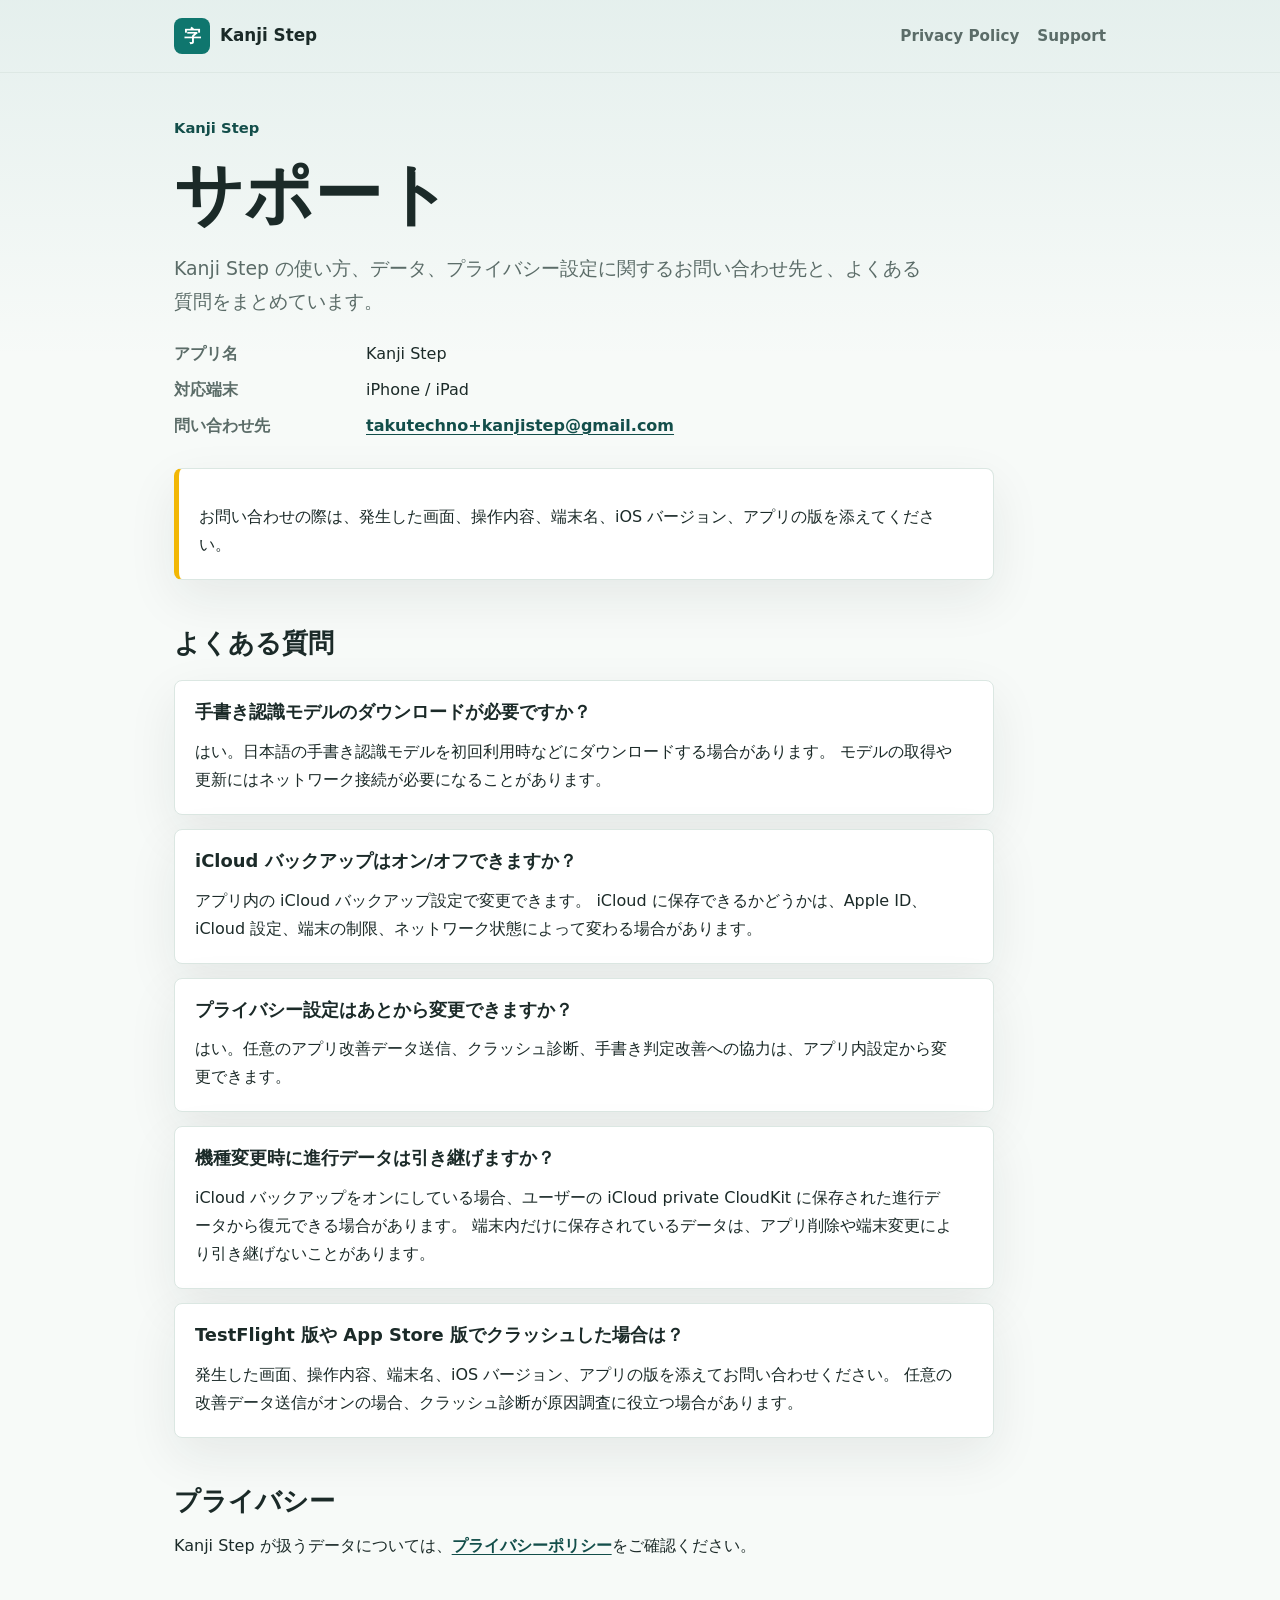
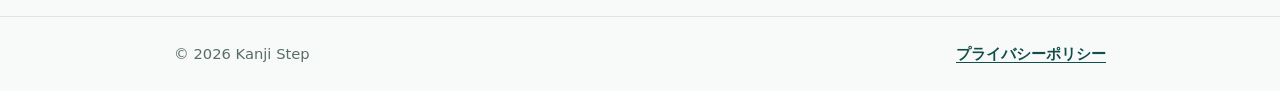
==== apps/kanji-step/support/index.html @ b07ad015 "Create public app support site" ====
<!doctype html>
<html lang="ja">
  <head>
    <meta charset="utf-8">
    <meta name="viewport" content="width=device-width, initial-scale=1">
    <title>サポート | Kanji Step</title>
    <meta name="description" content="Kanji Step のサポートページです。">
    <link rel="canonical" href="https://takutechno.github.io/apps/kanji-step/support/">
    <link rel="stylesheet" href="../../../assets/styles.css">
  </head>
  <body>
    <header class="site-header">
      <nav class="nav" aria-label="主要ナビゲーション">
        <a class="brand" href="../" aria-label="Kanji Step ホーム">
          <span class="brand-mark" aria-hidden="true">字</span>
          <span>Kanji Step</span>
        </a>
        <div class="nav-links">
          <a href="../privacy/">Privacy Policy</a>
          <a href="./">Support</a>
        </div>
      </nav>
    </header>

    <main class="content">
      <article class="content-main">
        <p class="eyebrow">Kanji Step</p>
        <h1>サポート</h1>
        <p class="lead">
          Kanji Step の使い方、データ、プライバシー設定に関するお問い合わせ先と、よくある質問をまとめています。
        </p>

        <dl class="meta-list">
          <dt>アプリ名</dt>
          <dd>Kanji Step</dd>
          <dt>対応端末</dt>
          <dd>iPhone / iPad</dd>
          <dt>問い合わせ先</dt>
          <dd><a href="mailto:takutechno+kanjistep@gmail.com">takutechno+kanjistep@gmail.com</a></dd>
        </dl>

        <div class="notice">
          <p>
            お問い合わせの際は、発生した画面、操作内容、端末名、iOS バージョン、アプリの版を添えてください。
          </p>
        </div>

        <h2>よくある質問</h2>
        <div class="faq-list">
          <section class="faq-item">
            <h3>手書き認識モデルのダウンロードが必要ですか？</h3>
            <p>
              はい。日本語の手書き認識モデルを初回利用時などにダウンロードする場合があります。
              モデルの取得や更新にはネットワーク接続が必要になることがあります。
            </p>
          </section>

          <section class="faq-item">
            <h3>iCloud バックアップはオン/オフできますか？</h3>
            <p>
              アプリ内の iCloud バックアップ設定で変更できます。
              iCloud に保存できるかどうかは、Apple ID、iCloud 設定、端末の制限、ネットワーク状態によって変わる場合があります。
            </p>
          </section>

          <section class="faq-item">
            <h3>プライバシー設定はあとから変更できますか？</h3>
            <p>
              はい。任意のアプリ改善データ送信、クラッシュ診断、手書き判定改善への協力は、アプリ内設定から変更できます。
            </p>
          </section>

          <section class="faq-item">
            <h3>機種変更時に進行データは引き継げますか？</h3>
            <p>
              iCloud バックアップをオンにしている場合、ユーザーの iCloud private CloudKit に保存された進行データから復元できる場合があります。
              端末内だけに保存されているデータは、アプリ削除や端末変更により引き継げないことがあります。
            </p>
          </section>

          <section class="faq-item">
            <h3>TestFlight 版や App Store 版でクラッシュした場合は？</h3>
            <p>
              発生した画面、操作内容、端末名、iOS バージョン、アプリの版を添えてお問い合わせください。
              任意の改善データ送信がオンの場合、クラッシュ診断が原因調査に役立つ場合があります。
            </p>
          </section>
        </div>

        <h2>プライバシー</h2>
        <p>
          Kanji Step が扱うデータについては、<a href="../privacy/">プライバシーポリシー</a>をご確認ください。
        </p>
      </article>
    </main>

    <footer class="site-footer">
      <div class="footer-inner">
        <span>&copy; 2026 Kanji Step</span>
        <a href="../privacy/">プライバシーポリシー</a>
      </div>
    </footer>
  </body>
</html>
---- assets/styles.css ----
:root {
  color-scheme: light;
  --bg: #f7faf8;
  --surface: #ffffff;
  --text: #1b2a28;
  --muted: #5b6c68;
  --line: #dbe7e2;
  --brand: #0f766e;
  --brand-dark: #134e4a;
  --accent: #f2b705;
  --shadow: 0 18px 50px rgba(27, 42, 40, 0.08);
}

* {
  box-sizing: border-box;
}

html {
  background: var(--bg);
  font-family:
    system-ui,
    -apple-system,
    BlinkMacSystemFont,
    "Hiragino Sans",
    "Yu Gothic",
    sans-serif;
  line-height: 1.75;
}

body {
  margin: 0;
  color: var(--text);
  background:
    linear-gradient(180deg, rgba(15, 118, 110, 0.08), rgba(247, 250, 248, 0) 360px),
    var(--bg);
}

a {
  color: var(--brand-dark);
  font-weight: 700;
  text-decoration-thickness: 0.08em;
  text-underline-offset: 0.18em;
}

a:hover {
  color: var(--brand);
}

.site-header {
  border-bottom: 1px solid rgba(219, 231, 226, 0.8);
}

.nav {
  display: flex;
  align-items: center;
  justify-content: space-between;
  gap: 20px;
  max-width: 980px;
  margin: 0 auto;
  padding: 18px 24px;
}

.brand {
  display: inline-flex;
  align-items: center;
  gap: 10px;
  color: var(--text);
  font-size: 1.05rem;
  font-weight: 800;
  text-decoration: none;
}

.brand-mark {
  display: grid;
  place-items: center;
  width: 36px;
  height: 36px;
  border-radius: 8px;
  color: #ffffff;
  background: var(--brand);
  font-weight: 900;
  line-height: 1;
}

.nav-links {
  display: flex;
  flex-wrap: wrap;
  justify-content: flex-end;
  gap: 14px 18px;
}

.nav-links a {
  color: var(--muted);
  font-size: 0.95rem;
  font-weight: 700;
  text-decoration: none;
}

.nav-links a:hover {
  color: var(--brand-dark);
}

.hero,
.content {
  max-width: 980px;
  margin: 0 auto;
  padding: 56px 24px;
}

.hero {
  display: grid;
  gap: 28px;
  min-height: 58vh;
  align-content: center;
}

.eyebrow {
  margin: 0 0 10px;
  color: var(--brand-dark);
  font-size: 0.92rem;
  font-weight: 800;
}

h1,
h2,
h3 {
  margin: 0;
  color: var(--text);
  line-height: 1.28;
}

h1 {
  max-width: 760px;
  font-size: 4.25rem;
  letter-spacing: 0;
}

h2 {
  margin-top: 42px;
  padding-top: 4px;
  font-size: 1.65rem;
}

h3 {
  margin-top: 28px;
  font-size: 1.12rem;
}

p {
  max-width: 760px;
  margin: 14px 0 0;
}

.lead {
  color: var(--muted);
  font-size: 1.18rem;
}

.actions {
  display: flex;
  flex-wrap: wrap;
  gap: 12px;
  margin-top: 14px;
}

.button {
  display: inline-flex;
  align-items: center;
  justify-content: center;
  min-height: 48px;
  padding: 12px 18px;
  border: 1px solid var(--brand);
  border-radius: 8px;
  color: #ffffff;
  background: var(--brand);
  font-weight: 800;
  text-decoration: none;
}

.button.secondary {
  color: var(--brand-dark);
  background: transparent;
}

.summary-grid {
  display: grid;
  grid-template-columns: repeat(3, minmax(0, 1fr));
  gap: 16px;
  margin-top: 26px;
}

.summary-card,
.notice,
.faq-item {
  border: 1px solid var(--line);
  border-radius: 8px;
  background: var(--surface);
  box-shadow: var(--shadow);
}

.summary-card {
  padding: 20px;
}

.summary-card strong {
  display: block;
  margin-bottom: 6px;
  color: var(--brand-dark);
  font-size: 1.02rem;
}

.notice {
  margin: 28px 0;
  padding: 20px;
  border-left: 5px solid var(--accent);
}

.content {
  padding-top: 42px;
}

.content-main {
  max-width: 820px;
}

ul {
  max-width: 780px;
  margin: 14px 0 0;
  padding-left: 1.3em;
}

li + li {
  margin-top: 8px;
}

.meta-list {
  display: grid;
  grid-template-columns: 11em 1fr;
  gap: 8px 16px;
  max-width: 780px;
  margin: 22px 0 0;
}

.meta-list dt {
  color: var(--muted);
  font-weight: 800;
}

.meta-list dd {
  margin: 0;
}

.faq-list {
  display: grid;
  gap: 14px;
  margin-top: 20px;
}

.faq-item {
  padding: 20px;
}

.faq-item h3 {
  margin-top: 0;
}

.site-footer {
  border-top: 1px solid rgba(219, 231, 226, 0.9);
}

.footer-inner {
  display: flex;
  flex-wrap: wrap;
  justify-content: space-between;
  gap: 12px;
  max-width: 980px;
  margin: 0 auto;
  padding: 24px;
  color: var(--muted);
  font-size: 0.92rem;
}

@media (max-width: 720px) {
  .nav {
    align-items: flex-start;
    flex-direction: column;
  }

  .nav-links {
    justify-content: flex-start;
  }

  .hero,
  .content {
    padding: 38px 18px;
  }

  .hero {
    min-height: auto;
  }

  h1 {
    font-size: 2.1rem;
  }

  .summary-grid {
    grid-template-columns: 1fr;
  }

  .meta-list {
    grid-template-columns: 1fr;
    gap: 2px;
  }

  .footer-inner {
    padding: 22px 18px;
  }
}

@media (max-width: 420px) {
  h1 {
    font-size: 1.95rem;
  }
}
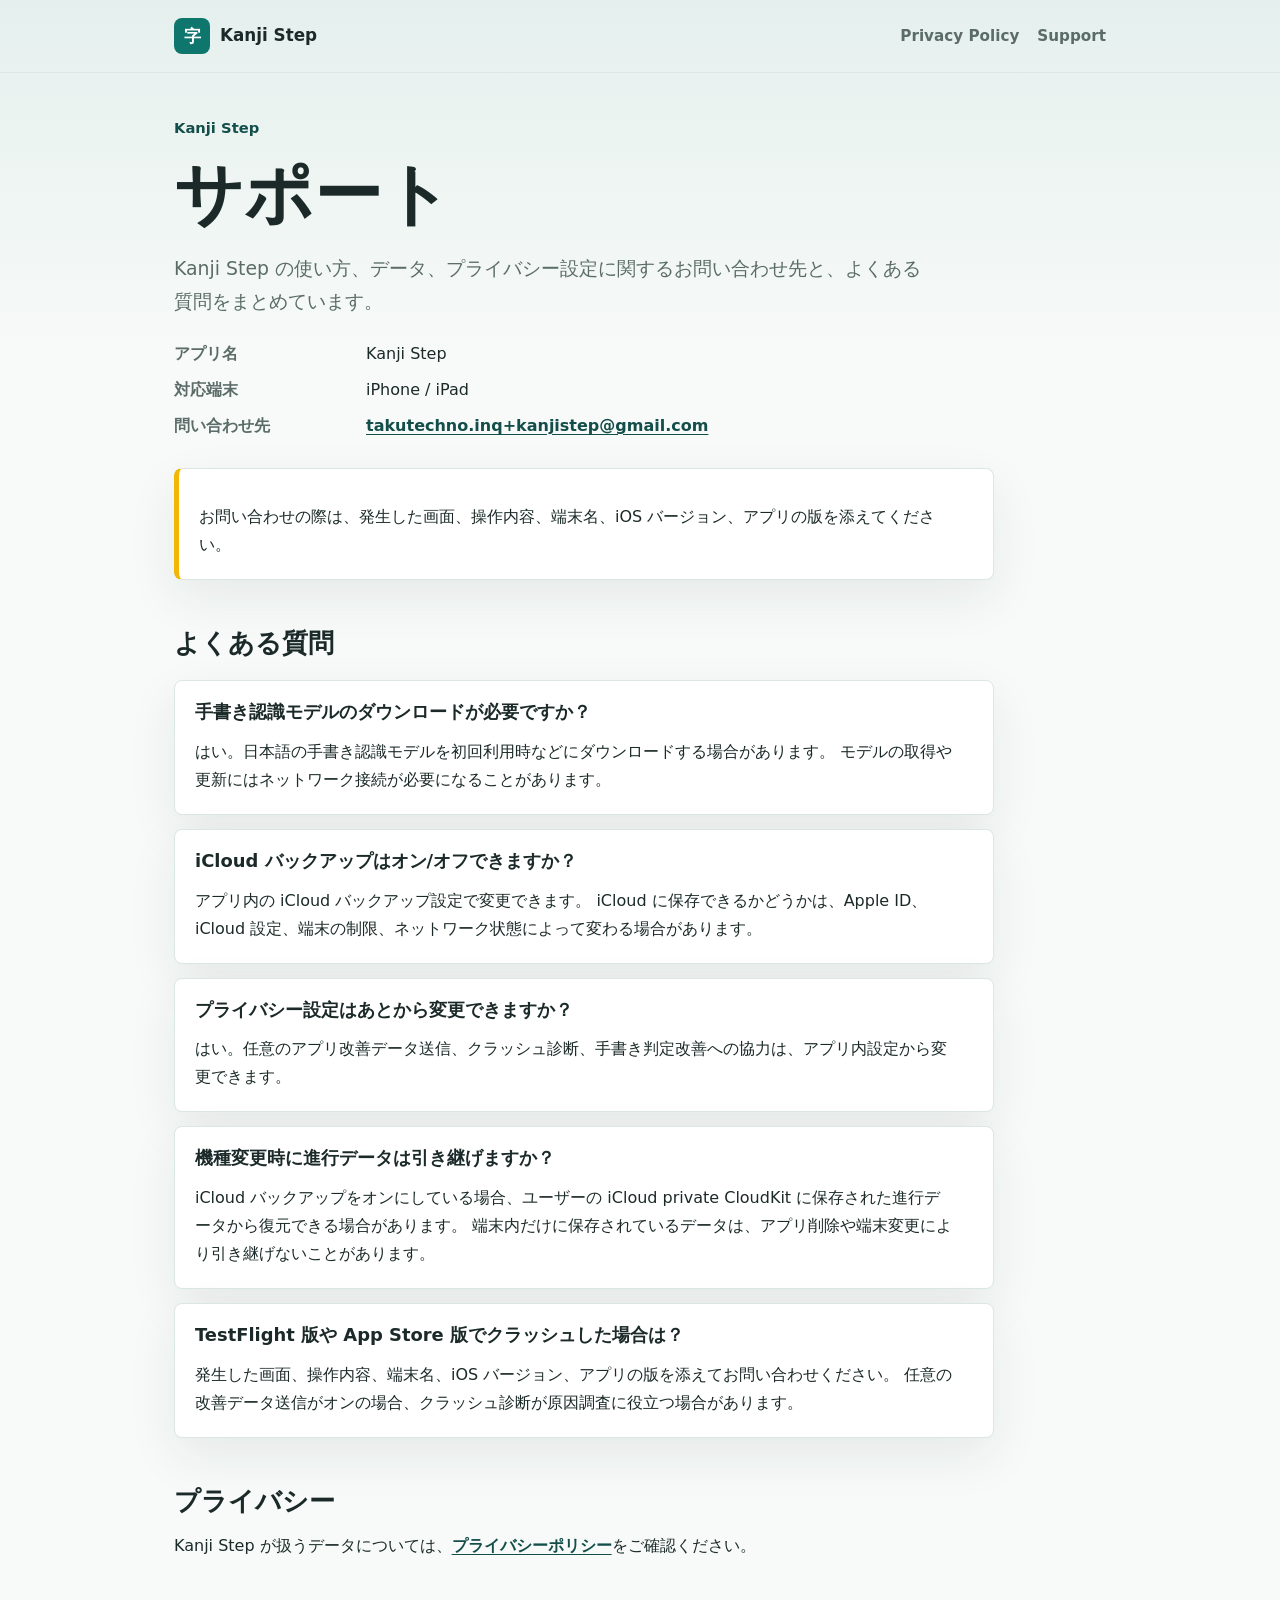
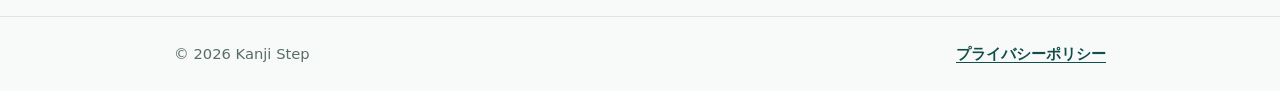
==== commit 7ca9d0aa: "Update Kanji Step support email" ====
--- a/apps/kanji-step/support/index.html
+++ b/apps/kanji-step/support/index.html
@@ -36,7 +36,7 @@
           <dt>対応端末</dt>
           <dd>iPhone / iPad</dd>
           <dt>問い合わせ先</dt>
-          <dd><a href="mailto:takutechno+kanjistep@gmail.com">takutechno+kanjistep@gmail.com</a></dd>
+          <dd><a href="mailto:takutechno.inq+kanjistep@gmail.com">takutechno.inq+kanjistep@gmail.com</a></dd>
         </dl>
 
         <div class="notice">
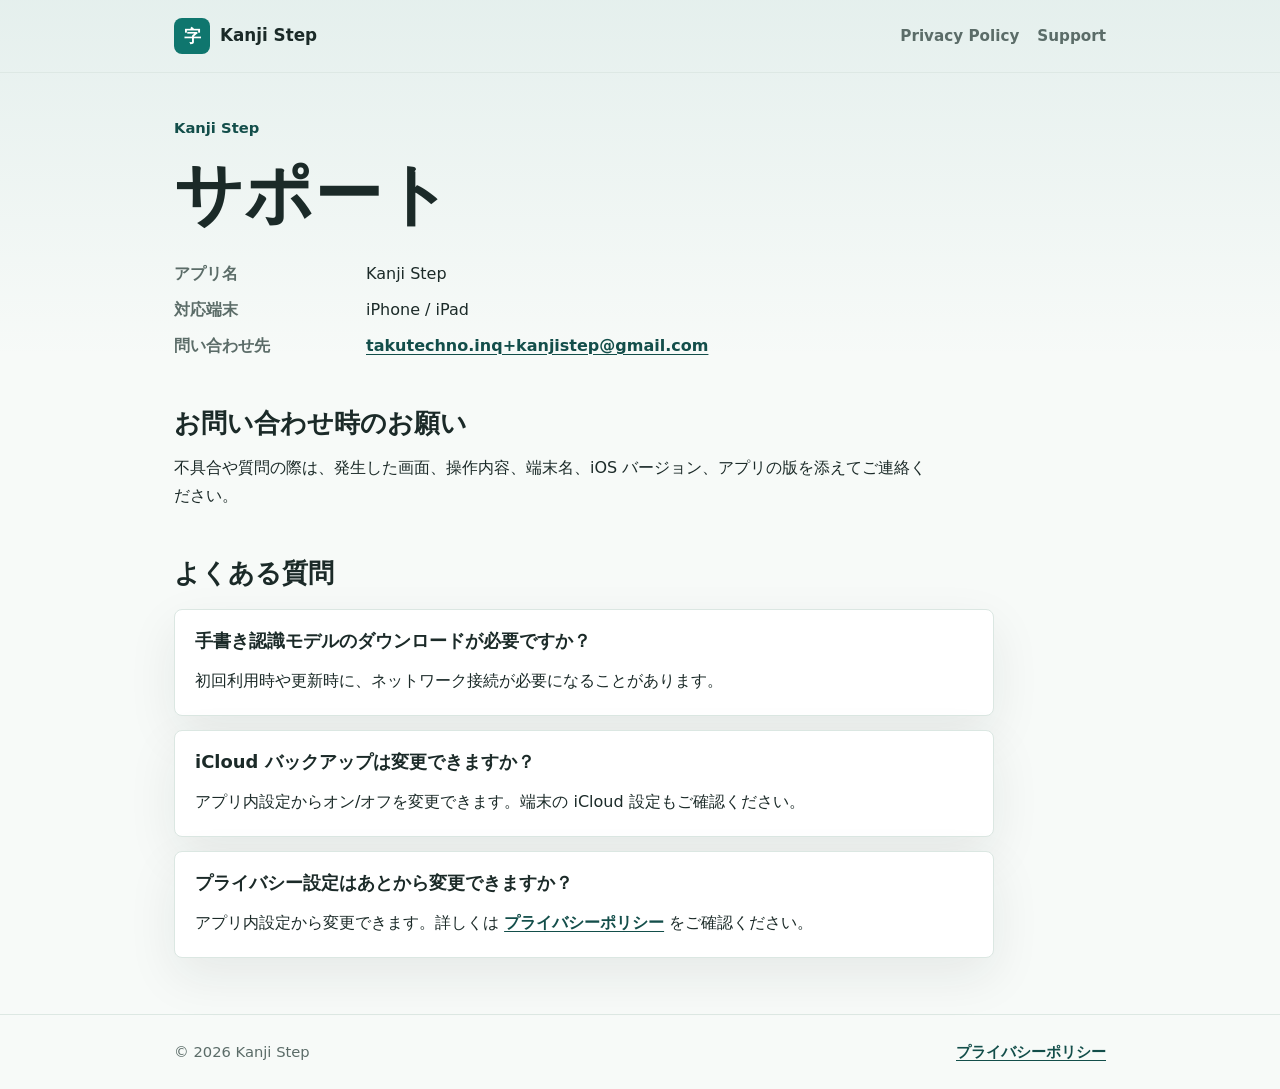
==== commit 2cc360bc: "Simplify Kanji Step public pages" ====
--- a/apps/kanji-step/support/index.html
+++ b/apps/kanji-step/support/index.html
@@ -26,9 +26,6 @@
       <article class="content-main">
         <p class="eyebrow">Kanji Step</p>
         <h1>サポート</h1>
-        <p class="lead">
-          Kanji Step の使い方、データ、プライバシー設定に関するお問い合わせ先と、よくある質問をまとめています。
-        </p>
 
         <dl class="meta-list">
           <dt>アプリ名</dt>
@@ -39,58 +36,28 @@
           <dd><a href="mailto:takutechno.inq+kanjistep@gmail.com">takutechno.inq+kanjistep@gmail.com</a></dd>
         </dl>
 
-        <div class="notice">
-          <p>
-            お問い合わせの際は、発生した画面、操作内容、端末名、iOS バージョン、アプリの版を添えてください。
-          </p>
-        </div>
+        <h2>お問い合わせ時のお願い</h2>
+        <p>
+          不具合や質問の際は、発生した画面、操作内容、端末名、iOS バージョン、アプリの版を添えてご連絡ください。
+        </p>
 
         <h2>よくある質問</h2>
         <div class="faq-list">
           <section class="faq-item">
             <h3>手書き認識モデルのダウンロードが必要ですか？</h3>
-            <p>
-              はい。日本語の手書き認識モデルを初回利用時などにダウンロードする場合があります。
-              モデルの取得や更新にはネットワーク接続が必要になることがあります。
-            </p>
+            <p>初回利用時や更新時に、ネットワーク接続が必要になることがあります。</p>
           </section>
 
           <section class="faq-item">
-            <h3>iCloud バックアップはオン/オフできますか？</h3>
-            <p>
-              アプリ内の iCloud バックアップ設定で変更できます。
-              iCloud に保存できるかどうかは、Apple ID、iCloud 設定、端末の制限、ネットワーク状態によって変わる場合があります。
-            </p>
+            <h3>iCloud バックアップは変更できますか？</h3>
+            <p>アプリ内設定からオン/オフを変更できます。端末の iCloud 設定もご確認ください。</p>
           </section>
 
           <section class="faq-item">
             <h3>プライバシー設定はあとから変更できますか？</h3>
-            <p>
-              はい。任意のアプリ改善データ送信、クラッシュ診断、手書き判定改善への協力は、アプリ内設定から変更できます。
-            </p>
-          </section>
-
-          <section class="faq-item">
-            <h3>機種変更時に進行データは引き継げますか？</h3>
-            <p>
-              iCloud バックアップをオンにしている場合、ユーザーの iCloud private CloudKit に保存された進行データから復元できる場合があります。
-              端末内だけに保存されているデータは、アプリ削除や端末変更により引き継げないことがあります。
-            </p>
-          </section>
-
-          <section class="faq-item">
-            <h3>TestFlight 版や App Store 版でクラッシュした場合は？</h3>
-            <p>
-              発生した画面、操作内容、端末名、iOS バージョン、アプリの版を添えてお問い合わせください。
-              任意の改善データ送信がオンの場合、クラッシュ診断が原因調査に役立つ場合があります。
-            </p>
+            <p>アプリ内設定から変更できます。詳しくは <a href="../privacy/">プライバシーポリシー</a> をご確認ください。</p>
           </section>
         </div>
-
-        <h2>プライバシー</h2>
-        <p>
-          Kanji Step が扱うデータについては、<a href="../privacy/">プライバシーポリシー</a>をご確認ください。
-        </p>
       </article>
     </main>
 
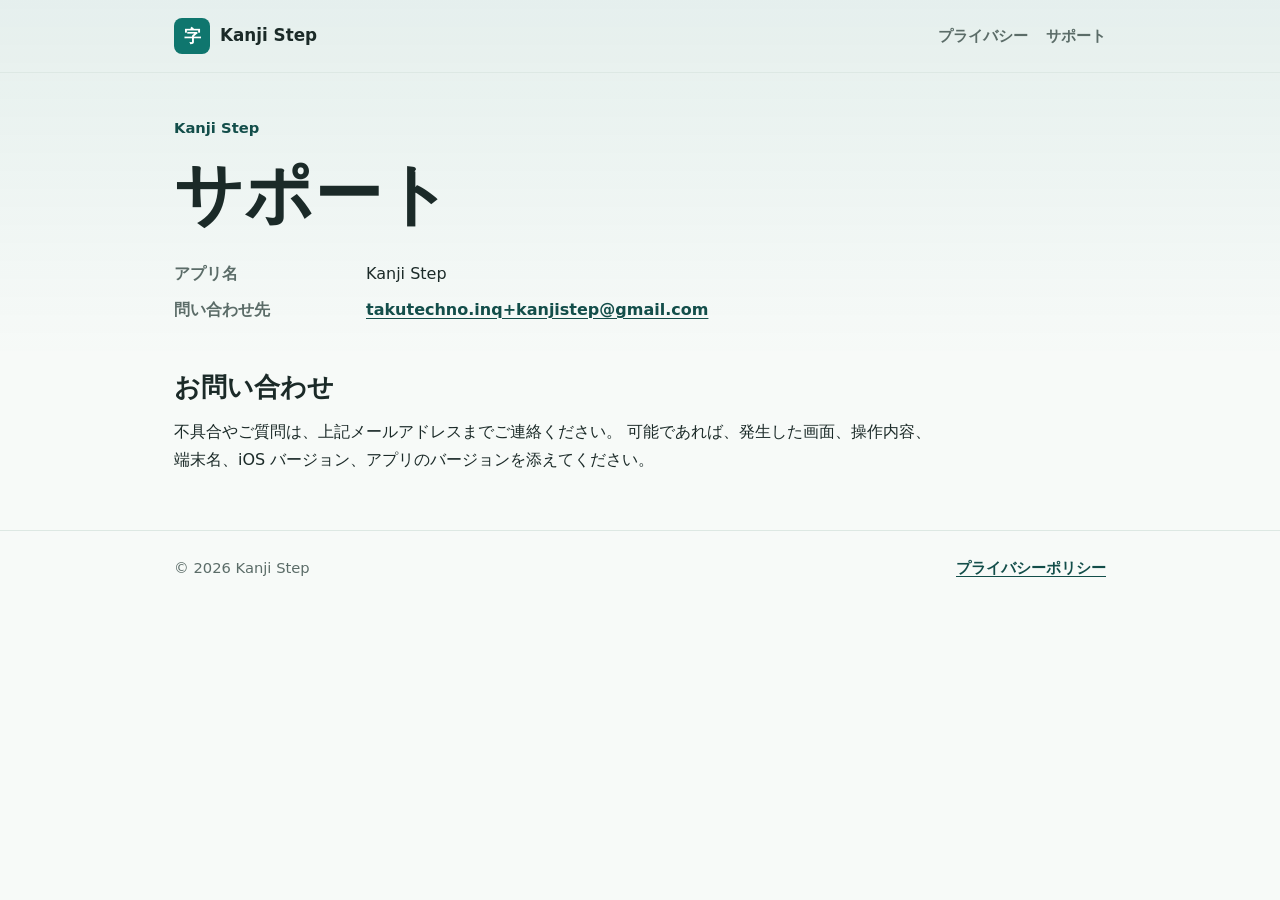
==== commit 1d658bbc: "Simplify Kanji Step public support pages" ====
--- a/apps/kanji-step/support/index.html
+++ b/apps/kanji-step/support/index.html
@@ -16,8 +16,8 @@
           <span>Kanji Step</span>
         </a>
         <div class="nav-links">
-          <a href="../privacy/">Privacy Policy</a>
-          <a href="./">Support</a>
+          <a href="../privacy/">プライバシー</a>
+          <a href="./">サポート</a>
         </div>
       </nav>
     </header>
@@ -30,34 +30,15 @@
         <dl class="meta-list">
           <dt>アプリ名</dt>
           <dd>Kanji Step</dd>
-          <dt>対応端末</dt>
-          <dd>iPhone / iPad</dd>
           <dt>問い合わせ先</dt>
           <dd><a href="mailto:takutechno.inq+kanjistep@gmail.com">takutechno.inq+kanjistep@gmail.com</a></dd>
         </dl>
 
-        <h2>お問い合わせ時のお願い</h2>
+        <h2>お問い合わせ</h2>
         <p>
-          不具合や質問の際は、発生した画面、操作内容、端末名、iOS バージョン、アプリの版を添えてご連絡ください。
+          不具合やご質問は、上記メールアドレスまでご連絡ください。
+          可能であれば、発生した画面、操作内容、端末名、iOS バージョン、アプリのバージョンを添えてください。
         </p>
-
-        <h2>よくある質問</h2>
-        <div class="faq-list">
-          <section class="faq-item">
-            <h3>手書き認識モデルのダウンロードが必要ですか？</h3>
-            <p>初回利用時や更新時に、ネットワーク接続が必要になることがあります。</p>
-          </section>
-
-          <section class="faq-item">
-            <h3>iCloud バックアップは変更できますか？</h3>
-            <p>アプリ内設定からオン/オフを変更できます。端末の iCloud 設定もご確認ください。</p>
-          </section>
-
-          <section class="faq-item">
-            <h3>プライバシー設定はあとから変更できますか？</h3>
-            <p>アプリ内設定から変更できます。詳しくは <a href="../privacy/">プライバシーポリシー</a> をご確認ください。</p>
-          </section>
-        </div>
       </article>
     </main>
 
